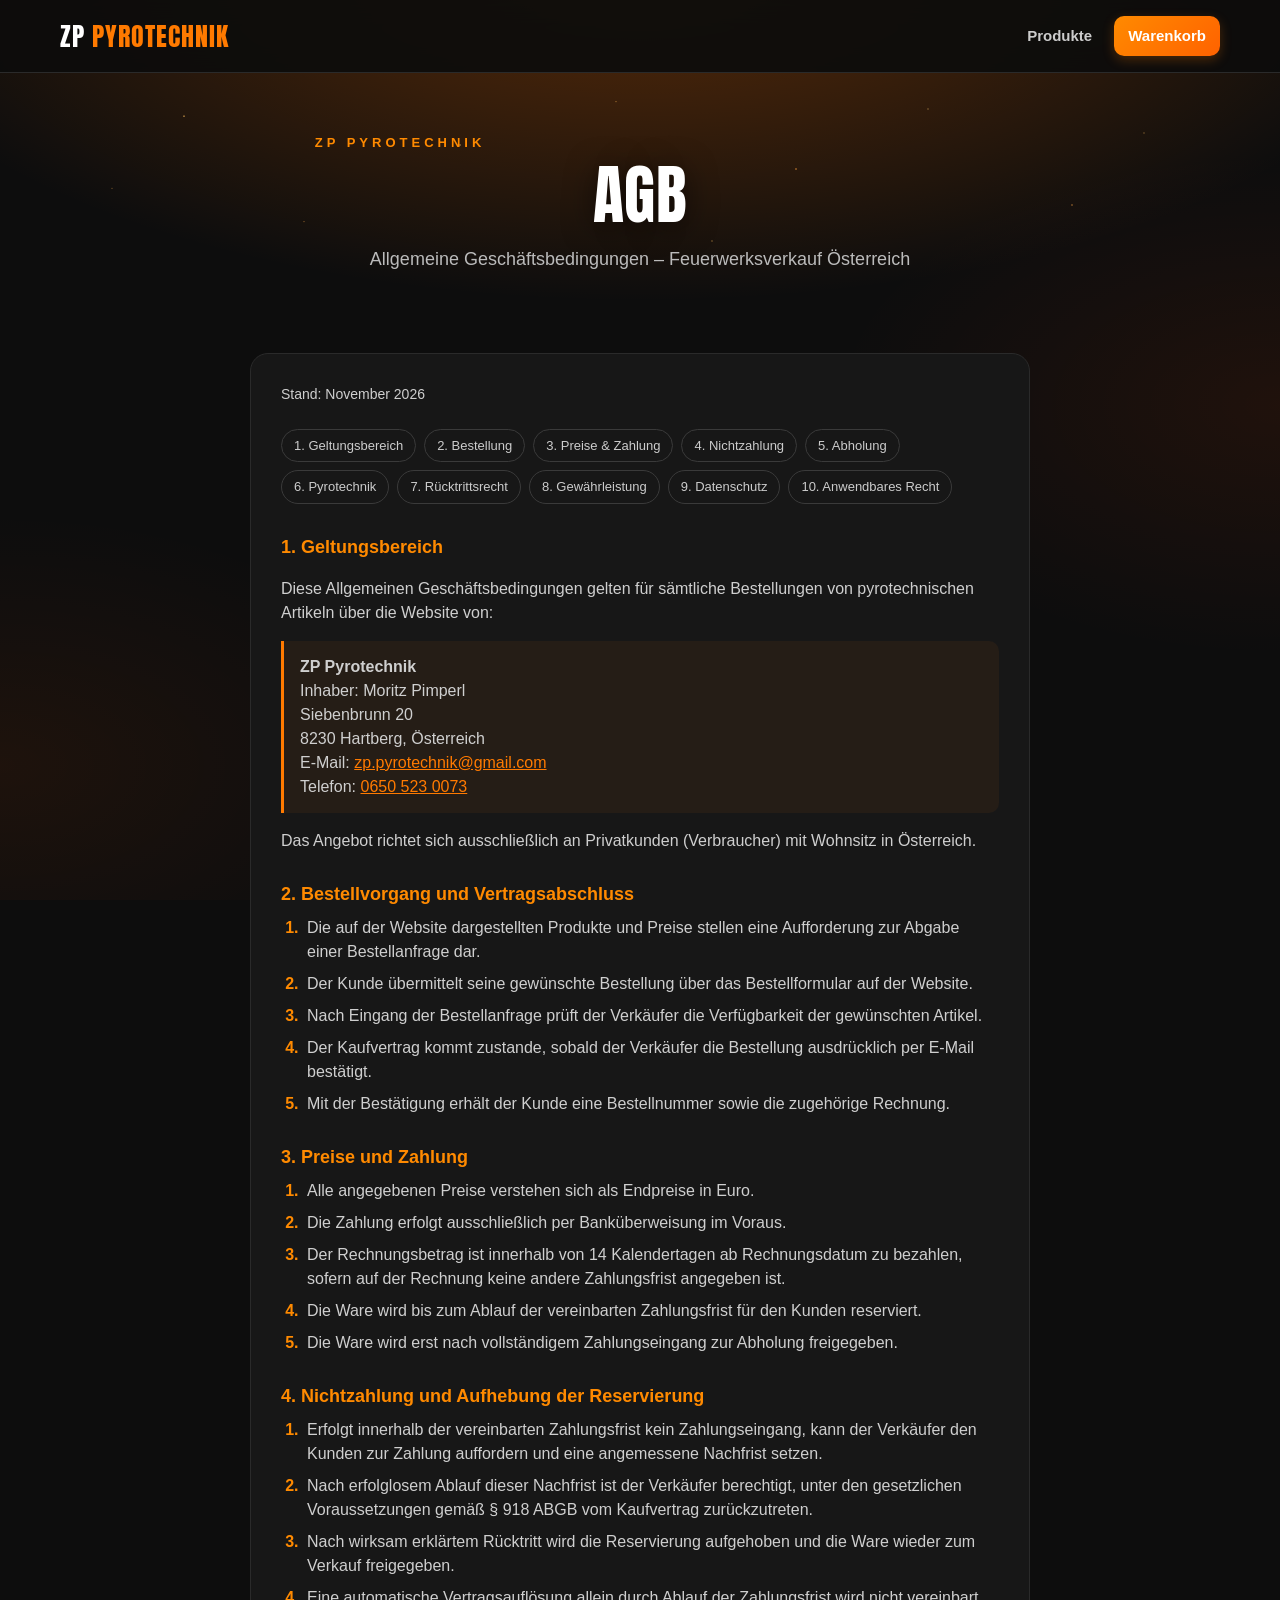
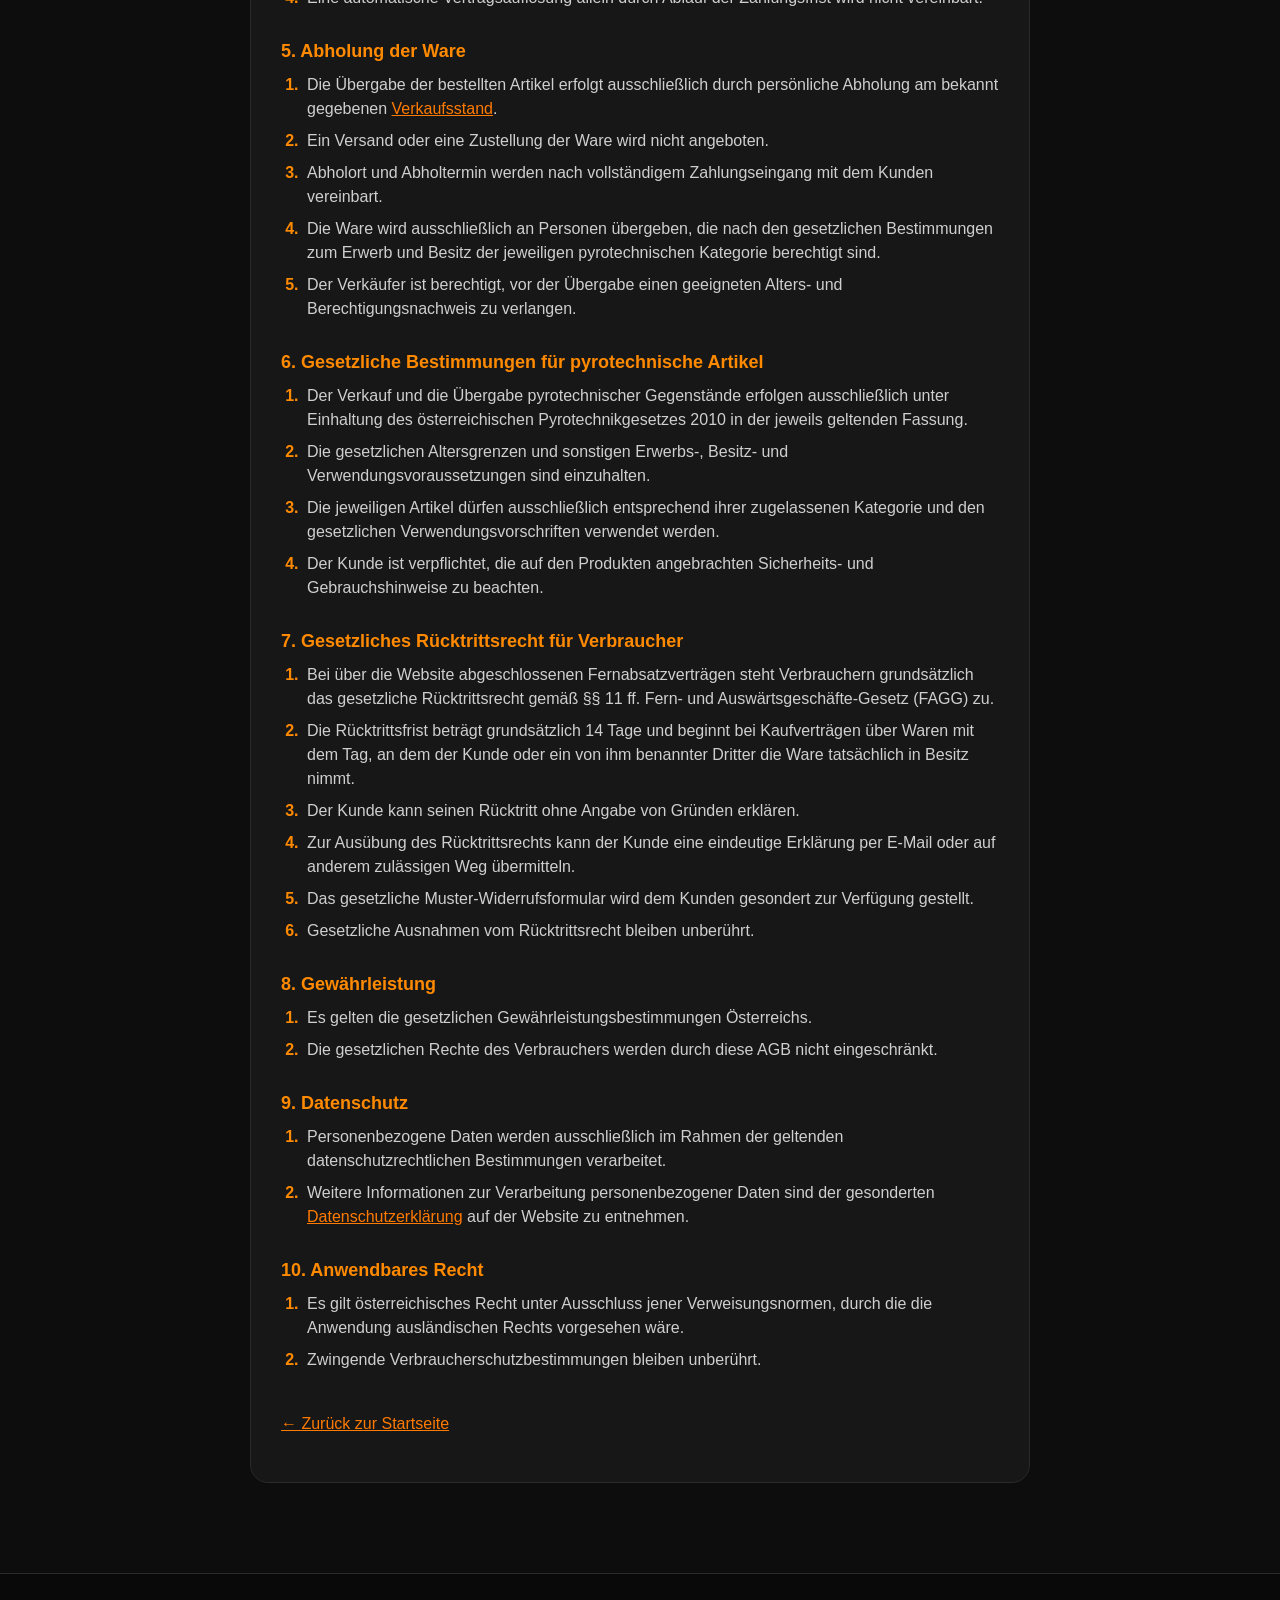
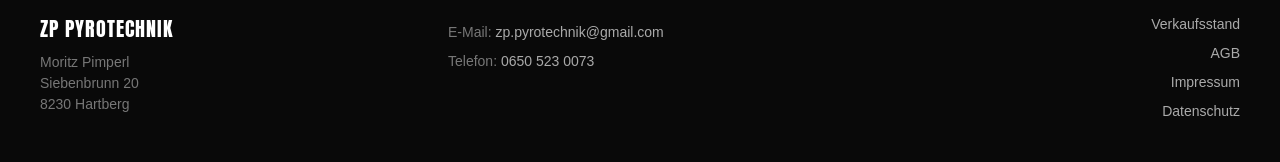
==== agb.html @ 0f7b2bbe "Add files via upload" ====
<!DOCTYPE html>
<html lang="de">
<head>
  <meta charset="UTF-8">
  <meta name="viewport" content="width=device-width, initial-scale=1.0">

  <title>AGB – ZP Pyrotechnik</title>

  <meta
    name="description"
    content="Allgemeine Geschäftsbedingungen (AGB) von ZP Pyrotechnik für den Feuerwerksverkauf in Österreich."
  >

  <link rel="stylesheet" href="style.css">

  <link rel="icon" href="favicon.ico" sizes="any">
  <link rel="icon" type="image/png" sizes="32x32" href="favicon-32.png">
  <link rel="icon" type="image/png" sizes="192x192" href="icon-192.png">
  <link rel="apple-touch-icon" href="apple-touch-icon.png">

  <style>
    .legal-section ol {
      margin: 0 0 6px;
      padding-left: 22px;
    }

    .legal-section ol li {
      margin-bottom: 8px;
      padding-left: 4px;
    }

    .legal-section ol li::marker {
      color: var(--orange-2);
      font-weight: 700;
    }

    .legal-stand {
      margin: 0 0 24px;
      color: var(--muted);
      font-size: 14px;
    }

    .legal-address {
      margin: 10px 0 14px;
      padding: 14px 16px;
      border-left: 3px solid var(--orange);
      border-radius: 0 10px 10px 0;
      background: rgba(255, 122, 0, 0.06);
    }

    .legal-toc {
      margin: 0 0 30px;
      padding: 0;
      list-style: none;
      display: flex;
      flex-wrap: wrap;
      gap: 8px;
    }

    .legal-toc a {
      display: inline-block;
      padding: 6px 12px;
      border: 1px solid var(--line-2);
      border-radius: 999px;
      color: #cccccc !important;
      font-size: 13px;
      text-decoration: none !important;
    }

    .legal-toc a:hover {
      border-color: var(--orange);
      color: #ffffff !important;
    }

    .legal-section h3 {
      scroll-margin-top: 90px;
    }
  </style>
</head>

<body>

  <header class="site-header">
    <div class="container header-inner">

      <a href="index.html" class="logo">
        ZP <span>PYROTECHNIK</span>
      </a>

      <nav>
        <a href="index.html#produkte">Produkte</a>
        <a href="index.html#anfrage" class="nav-cart">Warenkorb</a>
      </nav>

    </div>
  </header>


  <main>

    <section class="hero hero-small">
      <div class="container">

        <p class="hero-label">ZP PYROTECHNIK</p>

        <h1>AGB</h1>

        <p>
          Allgemeine Geschäftsbedingungen – Feuerwerksverkauf Österreich
        </p>

      </div>
    </section>


    <section class="legal-section">
      <div class="container legal-card">

        <p class="legal-stand">Stand: November 2026</p>

        <ul class="legal-toc" aria-label="Inhalt">
          <li><a href="#geltungsbereich">1. Geltungsbereich</a></li>
          <li><a href="#bestellung">2. Bestellung</a></li>
          <li><a href="#zahlung">3. Preise &amp; Zahlung</a></li>
          <li><a href="#nichtzahlung">4. Nichtzahlung</a></li>
          <li><a href="#abholung">5. Abholung</a></li>
          <li><a href="#pyrotechnik">6. Pyrotechnik</a></li>
          <li><a href="#ruecktritt">7. Rücktrittsrecht</a></li>
          <li><a href="#gewaehrleistung">8. Gewährleistung</a></li>
          <li><a href="#datenschutz">9. Datenschutz</a></li>
          <li><a href="#recht">10. Anwendbares Recht</a></li>
        </ul>


        <h3 id="geltungsbereich">1. Geltungsbereich</h3>

        <p>
          Diese Allgemeinen Geschäftsbedingungen gelten für sämtliche Bestellungen
          von pyrotechnischen Artikeln über die Website von:
        </p>

        <p class="legal-address">
          <strong>ZP Pyrotechnik</strong><br>
          Inhaber: Moritz Pimperl<br>
          Siebenbrunn 20<br>
          8230 Hartberg, Österreich<br>
          E-Mail: <a href="mailto:zp.pyrotechnik@gmail.com">zp.pyrotechnik@gmail.com</a><br>
          Telefon: <a href="tel:+436505230073">0650 523 0073</a>
        </p>

        <p>
          Das Angebot richtet sich ausschließlich an Privatkunden (Verbraucher)
          mit Wohnsitz in Österreich.
        </p>


        <h3 id="bestellung">2. Bestellvorgang und Vertragsabschluss</h3>

        <ol>
          <li>
            Die auf der Website dargestellten Produkte und Preise stellen eine
            Aufforderung zur Abgabe einer Bestellanfrage dar.
          </li>
          <li>
            Der Kunde übermittelt seine gewünschte Bestellung über das
            Bestellformular auf der Website.
          </li>
          <li>
            Nach Eingang der Bestellanfrage prüft der Verkäufer die Verfügbarkeit
            der gewünschten Artikel.
          </li>
          <li>
            Der Kaufvertrag kommt zustande, sobald der Verkäufer die Bestellung
            ausdrücklich per E-Mail bestätigt.
          </li>
          <li>
            Mit der Bestätigung erhält der Kunde eine Bestellnummer sowie die
            zugehörige Rechnung.
          </li>
        </ol>


        <h3 id="zahlung">3. Preise und Zahlung</h3>

        <ol>
          <li>Alle angegebenen Preise verstehen sich als Endpreise in Euro.</li>
          <li>Die Zahlung erfolgt ausschließlich per Banküberweisung im Voraus.</li>
          <li>
            Der Rechnungsbetrag ist innerhalb von 14 Kalendertagen ab
            Rechnungsdatum zu bezahlen, sofern auf der Rechnung keine andere
            Zahlungsfrist angegeben ist.
          </li>
          <li>
            Die Ware wird bis zum Ablauf der vereinbarten Zahlungsfrist für den
            Kunden reserviert.
          </li>
          <li>
            Die Ware wird erst nach vollständigem Zahlungseingang zur Abholung
            freigegeben.
          </li>
        </ol>


        <h3 id="nichtzahlung">4. Nichtzahlung und Aufhebung der Reservierung</h3>

        <ol>
          <li>
            Erfolgt innerhalb der vereinbarten Zahlungsfrist kein Zahlungseingang,
            kann der Verkäufer den Kunden zur Zahlung auffordern und eine
            angemessene Nachfrist setzen.
          </li>
          <li>
            Nach erfolglosem Ablauf dieser Nachfrist ist der Verkäufer berechtigt,
            unter den gesetzlichen Voraussetzungen gemäß § 918 ABGB vom
            Kaufvertrag zurückzutreten.
          </li>
          <li>
            Nach wirksam erklärtem Rücktritt wird die Reservierung aufgehoben und
            die Ware wieder zum Verkauf freigegeben.
          </li>
          <li>
            Eine automatische Vertragsauflösung allein durch Ablauf der
            Zahlungsfrist wird nicht vereinbart.
          </li>
        </ol>


        <h3 id="abholung">5. Abholung der Ware</h3>

        <ol>
          <li>
            Die Übergabe der bestellten Artikel erfolgt ausschließlich durch
            persönliche Abholung am bekannt gegebenen
            <a href="verkauf.html">Verkaufsstand</a>.
          </li>
          <li>Ein Versand oder eine Zustellung der Ware wird nicht angeboten.</li>
          <li>
            Abholort und Abholtermin werden nach vollständigem Zahlungseingang mit
            dem Kunden vereinbart.
          </li>
          <li>
            Die Ware wird ausschließlich an Personen übergeben, die nach den
            gesetzlichen Bestimmungen zum Erwerb und Besitz der jeweiligen
            pyrotechnischen Kategorie berechtigt sind.
          </li>
          <li>
            Der Verkäufer ist berechtigt, vor der Übergabe einen geeigneten
            Alters- und Berechtigungsnachweis zu verlangen.
          </li>
        </ol>


        <h3 id="pyrotechnik">6. Gesetzliche Bestimmungen für pyrotechnische Artikel</h3>

        <ol>
          <li>
            Der Verkauf und die Übergabe pyrotechnischer Gegenstände erfolgen
            ausschließlich unter Einhaltung des österreichischen
            Pyrotechnikgesetzes 2010 in der jeweils geltenden Fassung.
          </li>
          <li>
            Die gesetzlichen Altersgrenzen und sonstigen Erwerbs-, Besitz- und
            Verwendungsvoraussetzungen sind einzuhalten.
          </li>
          <li>
            Die jeweiligen Artikel dürfen ausschließlich entsprechend ihrer
            zugelassenen Kategorie und den gesetzlichen Verwendungsvorschriften
            verwendet werden.
          </li>
          <li>
            Der Kunde ist verpflichtet, die auf den Produkten angebrachten
            Sicherheits- und Gebrauchshinweise zu beachten.
          </li>
        </ol>


        <h3 id="ruecktritt">7. Gesetzliches Rücktrittsrecht für Verbraucher</h3>

        <ol>
          <li>
            Bei über die Website abgeschlossenen Fernabsatzverträgen steht
            Verbrauchern grundsätzlich das gesetzliche Rücktrittsrecht gemäß
            §§ 11 ff. Fern- und Auswärtsgeschäfte-Gesetz (FAGG) zu.
          </li>
          <li>
            Die Rücktrittsfrist beträgt grundsätzlich 14 Tage und beginnt bei
            Kaufverträgen über Waren mit dem Tag, an dem der Kunde oder ein von
            ihm benannter Dritter die Ware tatsächlich in Besitz nimmt.
          </li>
          <li>Der Kunde kann seinen Rücktritt ohne Angabe von Gründen erklären.</li>
          <li>
            Zur Ausübung des Rücktrittsrechts kann der Kunde eine eindeutige
            Erklärung per E-Mail oder auf anderem zulässigen Weg übermitteln.
          </li>
          <li>
            Das gesetzliche Muster-Widerrufsformular wird dem Kunden gesondert zur
            Verfügung gestellt.
          </li>
          <li>Gesetzliche Ausnahmen vom Rücktrittsrecht bleiben unberührt.</li>
        </ol>


        <h3 id="gewaehrleistung">8. Gewährleistung</h3>

        <ol>
          <li>Es gelten die gesetzlichen Gewährleistungsbestimmungen Österreichs.</li>
          <li>
            Die gesetzlichen Rechte des Verbrauchers werden durch diese AGB nicht
            eingeschränkt.
          </li>
        </ol>


        <h3 id="datenschutz">9. Datenschutz</h3>

        <ol>
          <li>
            Personenbezogene Daten werden ausschließlich im Rahmen der geltenden
            datenschutzrechtlichen Bestimmungen verarbeitet.
          </li>
          <li>
            Weitere Informationen zur Verarbeitung personenbezogener Daten sind
            der gesonderten <a href="datenschutz.html">Datenschutzerklärung</a>
            auf der Website zu entnehmen.
          </li>
        </ol>


        <h3 id="recht">10. Anwendbares Recht</h3>

        <ol>
          <li>
            Es gilt österreichisches Recht unter Ausschluss jener
            Verweisungsnormen, durch die die Anwendung ausländischen Rechts
            vorgesehen wäre.
          </li>
          <li>Zwingende Verbraucherschutzbestimmungen bleiben unberührt.</li>
        </ol>


        <p style="margin-top: 40px;">
          <a href="index.html">← Zurück zur Startseite</a>
        </p>

      </div>
    </section>

  </main>


  <footer class="site-footer">

    <div class="container footer-inner">

      <div>
        <strong>ZP PYROTECHNIK</strong>
        <p>
          Moritz Pimperl<br>
          Siebenbrunn 20<br>
          8230 Hartberg
        </p>
      </div>


      <div>
        <p>
          E-Mail:
          <a href="mailto:zp.pyrotechnik@gmail.com">
            zp.pyrotechnik@gmail.com
          </a>
        </p>

        <p>
          Telefon:
          <a href="tel:+436505230073">
            0650 523 0073
          </a>
        </p>
      </div>


      <div class="footer-links">

        <a href="verkauf.html">
          Verkaufsstand
        </a>

        <a href="agb.html">
          AGB
        </a>

        <a href="impressum.html">
          Impressum
        </a>

        <a href="datenschutz.html">
          Datenschutz
        </a>

      </div>

    </div>

  </footer>

</body>
</html>
---- style.css ----
/* =========================================
   SCHRIFT (lokal eingebunden – keine externen Server)
   ========================================= */

@font-face {
  font-family: "Anton";
  src: url("fonts/Anton-Regular.ttf") format("truetype");
  font-weight: 400;
  font-style: normal;
  font-display: swap;
}


/* =========================================
   FARBEN & GRUNDLAGEN
   ========================================= */

:root {
  --bg: #0d0d0d;
  --card: #171717;
  --card-2: #1f1f1f;
  --line: #2a2a2a;
  --line-2: #3a3a3a;
  --text: #ffffff;
  --muted: #a3a3a3;
  --orange: #ff7a00;
  --orange-2: #ff8a00;
  --orange-grad: linear-gradient(135deg, #ff8a00, #ff6200);
  --green: #4cd07d;
  --head: "Anton", Impact, "Arial Narrow", sans-serif;
}

* {
  box-sizing: border-box;
}

html {
  scroll-behavior: smooth;
  scroll-padding-top: 80px;
}

body {
  margin: 0;
  font-family: Arial, Helvetica, sans-serif;
  color: var(--text);
  line-height: 1.5;

  /* dunkler Hintergrund mit orangem Glühen wie auf Flyer & Katalog */
  background-color: var(--bg);
  background-image:
    radial-gradient(ellipse 90% 55% at 50% -5%, rgba(255, 110, 0, 0.32), transparent 70%),
    radial-gradient(ellipse 50% 40% at 100% 45%, rgba(255, 70, 0, 0.08), transparent 70%),
    radial-gradient(ellipse 50% 40% at 0% 85%, rgba(255, 90, 0, 0.07), transparent 70%);
  background-repeat: no-repeat;
  background-attachment: fixed;
}

a {
  color: inherit;
  text-decoration: none;
}

button,
select,
input,
textarea {
  font-family: inherit;
}

.container {
  width: 100%;
}


/* =========================================
   HEADER
   ========================================= */

header {
  position: sticky;
  top: 0;
  z-index: 1000;

  background: rgba(13, 13, 13, 0.92);
  border-bottom: 1px solid var(--line);

  backdrop-filter: blur(12px);
  -webkit-backdrop-filter: blur(12px);
}

.header-inner {
  max-width: 1200px;
  margin: 0 auto;

  min-height: 72px;
  padding: 0 20px;

  display: flex;
  align-items: center;
  justify-content: space-between;
  gap: 25px;
}

.logo {
  font-family: var(--head);
  font-size: 26px;
  font-weight: 400;
  letter-spacing: 1px;
  color: #ffffff;
}

.logo span {
  color: var(--orange);
}

nav {
  display: flex;
  align-items: center;
  gap: 22px;
}

nav a {
  color: #cccccc;
  font-size: 15px;
  font-weight: 600;

  transition: color 0.2s ease;
}

nav a:hover {
  color: var(--orange);
}

/* Warenkorb hervorheben */

nav a.nav-cart,
nav a[href="#anfrage"] {
  padding: 9px 14px;
  border-radius: 10px;
  background: var(--orange-grad);
  color: #ffffff;
  font-weight: 800;
  box-shadow: 0 4px 12px rgba(255, 122, 0, 0.25);
  transition: transform 0.2s ease, filter 0.2s ease, box-shadow 0.2s ease;
}

nav a.nav-cart:hover,
nav a[href="#anfrage"]:hover {
  color: #ffffff;
  transform: translateY(-1px);
  filter: brightness(1.08);
  box-shadow: 0 6px 18px rgba(255, 122, 0, 0.35);
}


/* =========================================
   HERO
   ========================================= */

.hero {
  position: relative;
  max-width: 1200px;
  margin: 0 auto;
  padding: 70px 20px 60px;
  text-align: center;
}

/* kleine Funken im Hintergrund */
.hero::before {
  content: "";
  position: absolute;
  inset: 0;
  z-index: -1;
  pointer-events: none;
  background-image:
    radial-gradient(2px 2px at 12% 18%, rgba(255, 190, 90, 0.9), transparent 60%),
    radial-gradient(1.5px 1.5px at 22% 62%, rgba(255, 170, 70, 0.7), transparent 60%),
    radial-gradient(2px 2px at 35% 30%, rgba(255, 200, 110, 0.8), transparent 60%),
    radial-gradient(1.5px 1.5px at 48% 12%, rgba(255, 180, 80, 0.8), transparent 60%),
    radial-gradient(2.5px 2.5px at 63% 40%, rgba(255, 160, 60, 0.7), transparent 60%),
    radial-gradient(1.5px 1.5px at 74% 15%, rgba(255, 200, 110, 0.9), transparent 60%),
    radial-gradient(2px 2px at 86% 55%, rgba(255, 170, 70, 0.7), transparent 60%),
    radial-gradient(1.5px 1.5px at 92% 25%, rgba(255, 190, 90, 0.8), transparent 60%),
    radial-gradient(1.5px 1.5px at 6% 48%, rgba(255, 180, 80, 0.6), transparent 60%),
    radial-gradient(2px 2px at 56% 70%, rgba(255, 190, 90, 0.5), transparent 60%);
}

.hero-logo {
  width: 150px;
  max-width: 60%;
  height: auto;
  display: block;
  margin: 0 auto 26px;
  border-radius: 50%;
  box-shadow: 0 0 60px rgba(255, 122, 0, 0.35);
}

.hero-label {
  margin: 0 0 10px !important;
  color: var(--orange-2) !important;
  font-size: 13px !important;
  font-weight: 800;
  letter-spacing: 4px;
}

.hero h1 {
  margin: 0 0 18px;
  font-family: var(--head);
  font-size: clamp(44px, 8vw, 88px);
  font-weight: 400;
  line-height: 1.02;
  letter-spacing: 0.5px;
  text-shadow: 0 4px 30px rgba(0, 0, 0, 0.6);
}

.hero h1 span {
  display: block;
  color: var(--orange);
}

.hero p {
  max-width: 680px;
  margin: 0 auto 30px;
  color: #bbbbbb;
  font-size: 18px;
}

.hero-buttons {
  display: flex;
  flex-wrap: wrap;
  justify-content: center;
  gap: 14px;
}

.hero-button,
.prospekt-button {
  display: inline-flex;
  align-items: center;
  justify-content: center;

  min-height: 56px;
  padding: 14px 28px;

  border: 2px solid transparent;
  border-radius: 12px;

  background: var(--orange-grad);
  color: #ffffff;

  font-size: 16px;
  font-weight: 800;
  letter-spacing: 0.5px;

  box-shadow: 0 8px 25px rgba(255, 98, 0, 0.25);

  transition: transform 0.2s ease, filter 0.2s ease, background 0.2s ease;
}

.hero-button:hover,
.prospekt-button:hover {
  transform: translateY(-2px);
  filter: brightness(1.08);
}

.hero-button.secondary {
  background: rgba(255, 255, 255, 0.04);
  border-color: var(--line-2);
  box-shadow: none;
}

.hero-button.secondary:hover {
  border-color: var(--orange);
  background: rgba(255, 122, 0, 0.1);
  filter: none;
}

/* Hersteller-Leiste */

.brand-strip {
  list-style: none;
  margin: 44px auto 0;
  padding: 0;

  display: flex;
  flex-wrap: wrap;
  justify-content: center;
  gap: 8px;

  max-width: 820px;
}

.brand-strip li {
  padding: 7px 14px;
  border: 1px solid var(--line);
  border-radius: 999px;
  background: rgba(23, 23, 23, 0.7);
  color: #bdbdbd;
  font-size: 13px;
  font-weight: 700;
  letter-spacing: 0.5px;
}


/* =========================================
   SECTIONS
   ========================================= */

section {
  width: 100%;
}

.products-section,
.order-section {
  max-width: 1200px;
  margin: 0 auto;
  padding: 60px 20px;
}

.section-heading {
  margin-bottom: 26px;
}

.section-label {
  margin: 0 0 4px;
  color: var(--orange-2);
  font-size: 13px;
  font-weight: 800;
  letter-spacing: 4px;
}

.section-label:empty {
  display: none;
}

section h2 {
  margin: 0;
  font-family: var(--head);
  font-size: clamp(36px, 6vw, 56px);
  font-weight: 400;
  line-height: 1.05;
  letter-spacing: 0.5px;
  text-transform: uppercase;
}

.section-description {
  margin: 0 0 30px;
  color: #999999;
}


/* =========================================
   FILTER
   ========================================= */

.filter-wrapper {
  display: flex;
  flex-wrap: wrap;
  align-items: center;
  gap: 10px 16px;
  margin-bottom: 35px;
}

.filter-wrapper > label[for="filter"] {
  flex-basis: 100%;
  color: var(--muted);
  font-size: 14px;
  font-weight: 700;
}

#filter {
  width: 100%;
  max-width: 420px;

  padding: 15px 48px 15px 18px;
  margin: 0;

  background-color: var(--card);
  color: #ffffff;

  border: 1px solid #444444;
  border-radius: 12px;

  font-size: 16px;
  font-weight: 600;

  cursor: pointer;

  appearance: none;
  -webkit-appearance: none;

  background-image:
    linear-gradient(45deg, transparent 50%, var(--orange) 50%),
    linear-gradient(135deg, var(--orange) 50%, transparent 50%);
  background-position:
    calc(100% - 22px) 21px,
    calc(100% - 16px) 21px;
  background-size: 6px 6px, 6px 6px;
  background-repeat: no-repeat;

  transition: border-color 0.2s ease, background-color 0.2s ease, box-shadow 0.2s ease;
}

#filter:hover {
  border-color: var(--orange);
  background-color: #222222;
}

#filter:focus {
  outline: none;
  border-color: var(--orange);
  box-shadow: 0 0 0 3px rgba(255, 122, 0, 0.15);
}

#filter option {
  background: #1b1b1b;
  color: #ffffff;
}

.stock-toggle {
  display: inline-flex;
  align-items: center;
  gap: 10px;

  padding: 14px 18px;

  background: var(--card);
  color: #ffffff;

  border: 1px solid #444444;
  border-radius: 12px;

  font-size: 16px;
  font-weight: 600;

  cursor: pointer;
  user-select: none;

  transition: border-color 0.2s ease, background-color 0.2s ease;
}

.stock-toggle:hover {
  border-color: var(--orange);
  background: #222222;
}

.stock-toggle:has(input:checked) {
  border-color: var(--orange);
  background: rgba(255, 122, 0, 0.12);
}

.stock-toggle input {
  width: 20px;
  height: 20px;
  margin: 0;
  accent-color: var(--orange);
  cursor: pointer;
}

.no-products {
  grid-column: 1 / -1;
  color: #888888;
  text-align: center;
}


/* =========================================
   PRODUKT-GRID & KARTE
   ========================================= */

.product-grid {
  display: grid;
  grid-template-columns: repeat(auto-fill, minmax(255px, 1fr));
  gap: 22px;
}

.product-card {
  display: flex;
  flex-direction: column;
  overflow: hidden;

  background: var(--card);
  border: 1px solid var(--line);
  border-radius: 18px;

  box-shadow: 0 8px 25px rgba(0, 0, 0, 0.3);

  transition: transform 0.2s ease, border-color 0.2s ease, box-shadow 0.2s ease;
}

.product-card:hover {
  transform: translateY(-4px);
  border-color: rgba(255, 122, 0, 0.45);
  box-shadow: 0 14px 35px rgba(0, 0, 0, 0.45), 0 0 0 1px rgba(255, 122, 0, 0.15);
}

.product-card.is-sold-out {
  opacity: 0.6;
}

.product-card.is-sold-out:hover {
  transform: none;
  border-color: var(--line);
}


/* Bild mit orangem Glühen dahinter */

.product-image {
  position: relative;
  width: 100%;
  height: 200px;

  background:
    radial-gradient(circle at 50% 55%, rgba(255, 122, 0, 0.22), transparent 62%),
    linear-gradient(180deg, #1d1d1d, #141414);

  display: flex;
  align-items: center;
  justify-content: center;
}

.product-image img {
  width: 82%;
  height: 82%;
  object-fit: contain;
  display: block;
  filter: drop-shadow(0 10px 18px rgba(0, 0, 0, 0.55));
  transition: transform 0.25s ease;
}

.product-card:hover .product-image img {
  transform: scale(1.04);
}

.product-placeholder {
  width: 85px;
  height: 85px;

  display: flex;
  align-items: center;
  justify-content: center;

  border-radius: 50%;
  background: #222222;
  border: 2px solid var(--orange);
  color: var(--orange);

  font-size: 20px;
  font-weight: 900;

  box-shadow: 0 0 25px rgba(255, 122, 0, 0.15);
}

.product-id {
  position: absolute;
  top: 12px;
  right: 12px;
  z-index: 2;

  padding: 4px 9px;
  border-radius: 7px;
  background: rgba(38, 38, 38, 0.9);
  border: 1px solid var(--line-2);
  color: #bbbbbb;

  font-size: 12px;
  font-weight: 800;
}


/* Badges */

.product-badges {
  position: absolute;
  top: 12px;
  left: 12px;
  z-index: 2;

  display: flex;
  flex-direction: column;
  align-items: flex-start;
  gap: 6px;
  max-width: 70%;
}

.badge {
  padding: 5px 10px;
  border-radius: 7px;

  font-size: 11px;
  font-weight: 800;
  letter-spacing: 0.6px;
  text-transform: uppercase;
  line-height: 1.2;

  box-shadow: 0 4px 10px rgba(0, 0, 0, 0.35);
}

.badge-sale {
  background: #e3262b;
  color: #ffffff;
}

.badge-soon {
  background: #7c3aed;
  color: #ffffff;
}

.badge-exclusive {
  background: linear-gradient(135deg, #ffd56a, #f2a900);
  color: #2a1a00;
}

.badge-info {
  background: #2d2d2d;
  border: 1px solid #555555;
  color: #e5e5e5;
  text-transform: none;
  letter-spacing: 0;
}


/* Inhalt */

.product-content {
  display: flex;
  flex-direction: column;
  flex: 1;
  padding: 18px 20px 20px;
}

.product-category {
  align-self: flex-start;
  margin-bottom: 9px;
  padding: 4px 9px;
  border-radius: 6px;
  background: rgba(255, 122, 0, 0.12);
  color: var(--orange-2);
  font-size: 11px;
  font-weight: 800;
  text-transform: uppercase;
  letter-spacing: 0.5px;
}

.product-card h3 {
  margin: 0 0 3px;
  font-size: 20px;
  line-height: 1.2;
}

.product-manufacturer {
  margin: 0 0 14px;
  color: #8a8a8a;
  font-size: 14px;
}

.product-details {
  display: flex;
  flex-wrap: wrap;
  gap: 6px;
  margin-bottom: 16px;
}

.product-details span {
  display: inline-block;
  padding: 5px 9px;
  border-radius: 7px;
  background: #242424;
  border: 1px solid #383838;
  color: #e0e0e0;
  font-size: 12.5px;
  font-weight: 700;
}

.product-footer {
  margin-top: auto;
  display: flex;
  flex-wrap: wrap;
  align-items: flex-end;
  justify-content: space-between;
  gap: 10px;
}

.product-price {
  font-family: var(--head);
  font-size: 34px;
  font-weight: 400;
  line-height: 1;
  color: var(--orange);
  white-space: nowrap;
}

.product-stock {
  display: inline-flex;
  align-items: center;
  gap: 6px;
  padding-bottom: 3px;
  font-size: 13px;
  font-weight: 700;
  white-space: nowrap;
}

.stock-dot {
  width: 8px;
  height: 8px;
  border-radius: 50%;
  background: currentColor;
  box-shadow: 0 0 8px currentColor;
}

.product-stock.is-ok { color: var(--green); }
.product-stock.is-low { color: #ffd23f; }
.product-stock.is-soon { color: #a78bfa; }
.product-stock.is-out { color: #e3262b; }
/*.product-stock.is-out .stock-dot { box-shadow: none; }*/


/* =========================================
   IN DEN WARENKORB
   ========================================= */

.add-to-cart {
  width: 100%;
  min-height: 52px;

  margin-top: 16px;
  padding: 13px 20px;

  border: none;
  border-radius: 12px;

  background: var(--orange-grad);
  color: #ffffff;

  font-size: 16px;
  font-weight: 800;
  letter-spacing: 0.2px;

  cursor: pointer;

  box-shadow: 0 6px 18px rgba(255, 98, 0, 0.2);

  transition: transform 0.15s ease, box-shadow 0.15s ease, filter 0.15s ease;
}

.add-to-cart:hover {
  transform: translateY(-2px);
  filter: brightness(1.08);
  box-shadow: 0 10px 25px rgba(255, 98, 0, 0.3);
}

.add-to-cart:active {
  transform: translateY(0);
}

.add-to-cart:disabled {
  background: #2a2a2a;
  color: #777777;
  cursor: not-allowed;
  box-shadow: none;
  transform: none;
  filter: none;
}


/* =========================================
   ANFRAGE: WARENKORB + FORMULAR
   ========================================= */

.order-section {
  margin-top: 20px;
}

.order-layout {
  display: grid;
  grid-template-columns: minmax(0, 1fr) minmax(0, 1fr);
  gap: 24px;
  align-items: start;
}

.cart-box,
.form-box {
  padding: 26px;
  background: var(--card);
  border: 1px solid var(--line);
  border-radius: 18px;
  box-shadow: 0 8px 25px rgba(0, 0, 0, 0.3);
}

.cart-box {
  position: sticky;
  top: 92px;
}

.cart-box h3,
.form-box h3 {
  margin: 0 0 16px;
  font-family: var(--head);
  font-size: 28px;
  font-weight: 400;
  letter-spacing: 0.5px;
  text-transform: uppercase;
}

#cart {
  margin: 0;
}

.empty-cart {
  margin: 0;
  padding: 26px 10px;
  border: 1px dashed var(--line-2);
  border-radius: 12px;
  color: #888888;
  text-align: center;
  font-size: 15px;
}

.cart-item {
  display: grid;
  grid-template-columns: 1fr auto auto;
  align-items: center;
  gap: 14px;
  padding: 14px 0;
  border-bottom: 1px solid var(--line);
}

.cart-item:first-child {
  padding-top: 0;
}

.cart-item-info {
  display: flex;
  flex-direction: column;
  gap: 3px;
}

.cart-item-info strong {
  font-size: 15px;
}

.cart-item-info span {
  color: #888888;
  font-size: 13px;
}

.cart-item-controls {
  display: flex;
  align-items: center;
  gap: 8px;
}

.cart-item-controls button {
  border: none;
  cursor: pointer;
}

.quantity {
  width: 34px;
  height: 34px;
  border-radius: 8px;
  background: #292929;
  color: #ffffff;
  font-size: 18px;
  font-weight: 700;
  transition: background 0.15s ease;
}

.quantity:hover {
  background: var(--orange);
}

.cart-item-controls > span {
  min-width: 25px;
  text-align: center;
  font-weight: 700;
}

.remove-item {
  padding: 8px 10px;
  border-radius: 8px;
  background: #292929;
  color: #bbbbbb;
  font-size: 12px;
}

.remove-item:hover {
  background: #3a3a3a;
  color: #ffffff;
}

.cart-item-price {
  min-width: 80px;
  text-align: right;
  font-size: 15px;
}

.cart-total {
  display: flex;
  align-items: baseline;
  justify-content: space-between;
  margin-top: 18px;
  padding-top: 18px;
  border-top: 2px solid var(--line-2);
}

.cart-total span {
  color: var(--muted);
  font-size: 15px;
  font-weight: 800;
  letter-spacing: 2px;
  text-transform: uppercase;
}

#total {
  display: block;
  margin: 0;
  color: var(--orange);
  font-family: var(--head);
  font-size: 38px;
  font-weight: 400;
  line-height: 1;
}

.form-info {
  margin: 0 0 20px;
  padding: 14px 16px;
  border-radius: 12px;
  background: rgba(255, 122, 0, 0.08);
  border: 1px solid rgba(255, 122, 0, 0.25);
  color: #d6d6d6;
  font-size: 14px;
}


/* =========================================
   FORMULAR
   ========================================= */

#orderForm {
  margin: 0;
  padding: 0;
}

#orderForm label {
  display: block;
  margin-bottom: 7px;
  color: #cccccc;
  font-size: 14px;
  font-weight: 700;
}

#orderForm input,
#orderForm textarea {
  width: 100%;
  padding: 13px 15px;
  margin-bottom: 18px;
  border: 1px solid #363636;
  border-radius: 10px;
  background: #101010;
  color: #ffffff;
  font-size: 15px;
  outline: none;
  transition: border-color 0.2s ease, box-shadow 0.2s ease;
}

#orderForm input:focus,
#orderForm textarea:focus {
  border-color: var(--orange);
  box-shadow: 0 0 0 3px rgba(255, 122, 0, 0.12);
}

#orderForm textarea {
  min-height: 120px;
  resize: vertical;
}

#orderForm input[type="checkbox"] {
  width: 18px;
  height: 18px;
  flex-shrink: 0;
  margin: 2px 8px 0 0;
  accent-color: var(--orange);
}

#orderForm label.checkbox-label {
  display: flex;
  align-items: flex-start;
  gap: 5px;
  margin-bottom: 20px;
  color: #999999;
  font-size: 13px;
  font-weight: 400;
}

#orderForm label.checkbox-label a {
  color: var(--orange);
  text-decoration: underline;
}

#orderForm label.checkbox-label a:hover {
  color: var(--orange-2);
}

#orderForm button[type="submit"] {
  width: 100%;
  min-height: 58px;
  padding: 14px 20px;
  border: none;
  border-radius: 12px;
  background: var(--orange-grad);
  color: #ffffff;
  font-family: var(--head);
  font-size: 22px;
  font-weight: 400;
  letter-spacing: 1px;
  text-transform: uppercase;
  cursor: pointer;
  box-shadow: 0 8px 22px rgba(255, 98, 0, 0.3);
  transition: transform 0.15s ease, filter 0.15s ease;
}

#orderForm button[type="submit"]:hover {
  transform: translateY(-2px);
  filter: brightness(1.08);
}

.iphone-hinweis {
  margin: 16px 0 0;
  color: #8a8a8a;
  font-size: 12.5px;
}


/* =========================================
   MITFAHRENDER WARENKORB-BALKEN
   ========================================= */

.cart-bar {
  position: fixed;
  left: 50%;
  bottom: 16px;
  z-index: 1100;
  transform: translateX(-50%);

  width: calc(100% - 32px);
  max-width: 560px;

  display: flex;
  align-items: center;
  justify-content: space-between;
  gap: 12px;

  padding: 12px 12px 12px 18px;

  background: rgba(23, 23, 23, 0.96);
  border: 1px solid rgba(255, 122, 0, 0.5);
  border-radius: 16px;
  box-shadow: 0 12px 35px rgba(0, 0, 0, 0.6), 0 0 25px rgba(255, 122, 0, 0.15);
  backdrop-filter: blur(10px);
  -webkit-backdrop-filter: blur(10px);

  transition: opacity 0.25s ease, transform 0.25s ease;
}

.cart-bar[hidden] {
  display: none;
}

.cart-bar-info {
  font-size: 15px;
  color: #dddddd;
  white-space: nowrap;
  overflow: hidden;
  text-overflow: ellipsis;
}

.cart-bar-info strong {
  color: #ffffff;
}

.cart-bar-sep {
  margin: 0 4px;
  color: #666666;
}

#cart-bar-total {
  color: var(--orange-2);
  font-weight: 800;
}

.cart-bar-cta {
  flex-shrink: 0;
  padding: 10px 16px;
  border-radius: 10px;
  background: var(--orange-grad);
  color: #ffffff;
  font-size: 15px;
  font-weight: 800;
}

/* ausblenden, wenn der Anfrage-Bereich sichtbar ist */
body.order-visible .cart-bar {
  opacity: 0;
  pointer-events: none;
  transform: translate(-50%, 20px);
}

body.has-cart-bar footer {
  padding-bottom: 110px;
}


/* =========================================
   TEXTSEITEN (Impressum, Datenschutz)
   ========================================= */

.legal-section {
  max-width: 820px;
  margin: 0 auto;
  padding: 40px 20px 20px;
}

.legal-section .legal-card {
  padding: 30px;
  background: var(--card);
  border: 1px solid var(--line);
  border-radius: 18px;
}

.legal-section h3 {
  margin: 28px 0 8px;
  color: var(--orange-2);
  font-size: 18px;
}

.legal-section h3:first-child {
  margin-top: 0;
}

.legal-section p,
.legal-section li {
  color: #cfcfcf;
}

.legal-section a {
  color: var(--orange);
  text-decoration: underline;
}

.hero.hero-small {
  padding: 60px 20px 10px;
}


/* =========================================
   FOOTER
   ========================================= */

footer {
  margin-top: 70px;
  padding: 40px 20px;
  border-top: 1px solid var(--line);
  background: #090909;
  color: #777777;
  font-size: 14px;
}

.footer-inner {
  max-width: 1200px;
  margin: 0 auto;
  display: grid;
  grid-template-columns: repeat(3, 1fr);
  gap: 24px;
  align-items: start;
}

.footer-inner strong {
  font-family: var(--head);
  font-weight: 400;
  font-size: 20px;
  letter-spacing: 1px;
  color: #ffffff;
}

.footer-inner p {
  margin: 8px 0 0;
}

.footer-links {
  display: flex;
  flex-direction: column;
  align-items: flex-end;
  gap: 8px;
}

footer a {
  color: #aaaaaa;
  transition: color 0.2s ease;
}

footer a:hover {
  color: var(--orange);
}


/* =========================================
   TABLET
   ========================================= */

@media (max-width: 900px) {

  .order-layout {
    grid-template-columns: 1fr;
  }

  .cart-box {
    position: static;
  }

}


/* =========================================
   MOBILE
   ========================================= */

@media (max-width: 700px) {

  .header-inner {
    min-height: 62px;
    padding-top: 10px;
    padding-bottom: 10px;
    gap: 12px;
  }

  .logo {
    font-size: 22px;
  }

  nav {
    gap: 14px;
  }

  nav a {
    font-size: 13px;
  }

  .hero {
    padding-top: 44px;
    padding-bottom: 40px;
  }

  .hero-logo {
    width: 120px;
    margin-bottom: 20px;
  }

  .hero-label {
    font-size: 11px !important;
    letter-spacing: 2px;
  }

  .section-label {
    letter-spacing: 3px;
  }

  .hero p {
    font-size: 16px;
  }

  .hero-buttons {
    flex-direction: column;
  }

  .hero-button {
    width: 100%;
  }

  .brand-strip {
    margin-top: 32px;
  }

  .products-section,
  .order-section {
    padding-top: 40px;
    padding-bottom: 40px;
  }

  .product-grid {
    grid-template-columns: 1fr;
    gap: 18px;
  }

  .product-image {
    height: 190px;
  }

  #filter {
    max-width: 100%;
    font-size: 15px;
    padding: 14px 45px 14px 16px;
  }

  .stock-toggle {
    width: 100%;
    font-size: 15px;
  }

  .cart-box,
  .form-box {
    padding: 20px;
  }

  .cart-item {
    grid-template-columns: 1fr;
    gap: 10px;
  }

  .cart-item-controls {
    justify-content: flex-start;
  }

  .cart-item-price {
    text-align: left;
  }

  .footer-inner {
    grid-template-columns: 1fr;
    text-align: center;
  }

  .footer-links {
    align-items: center;
  }

}


/* =========================================
   KLEINE HANDYS
   ========================================= */

@media (max-width: 400px) {

  nav {
    gap: 10px;
  }

  nav a {
    font-size: 12px;
  }

  .product-content {
    padding: 16px;
  }

  .product-card h3 {
    font-size: 19px;
  }

  .cart-bar-info {
    font-size: 14px;
  }

  .cart-bar-cta {
    padding: 9px 12px;
    font-size: 14px;
  }

}

.hero.hero-small h1 {
  font-size: clamp(34px, 7vw, 64px);
  overflow-wrap: anywhere;
}
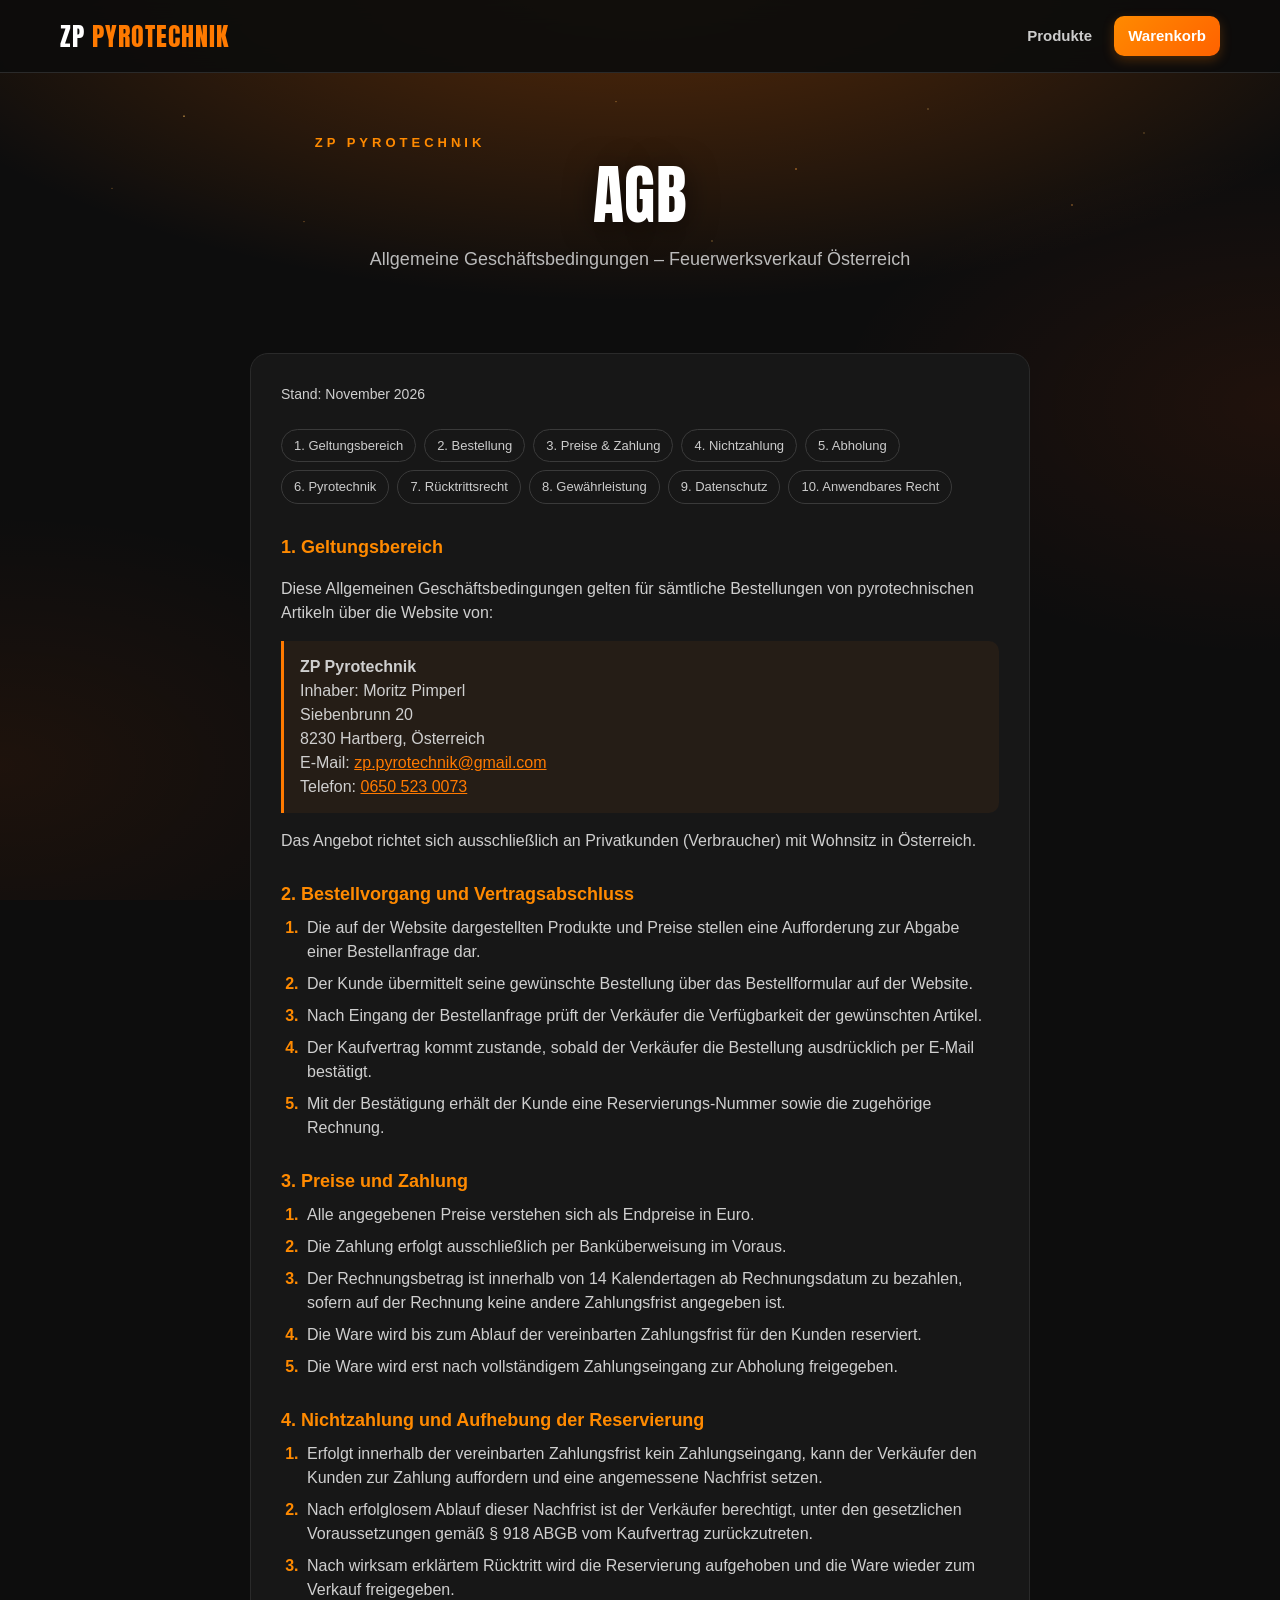
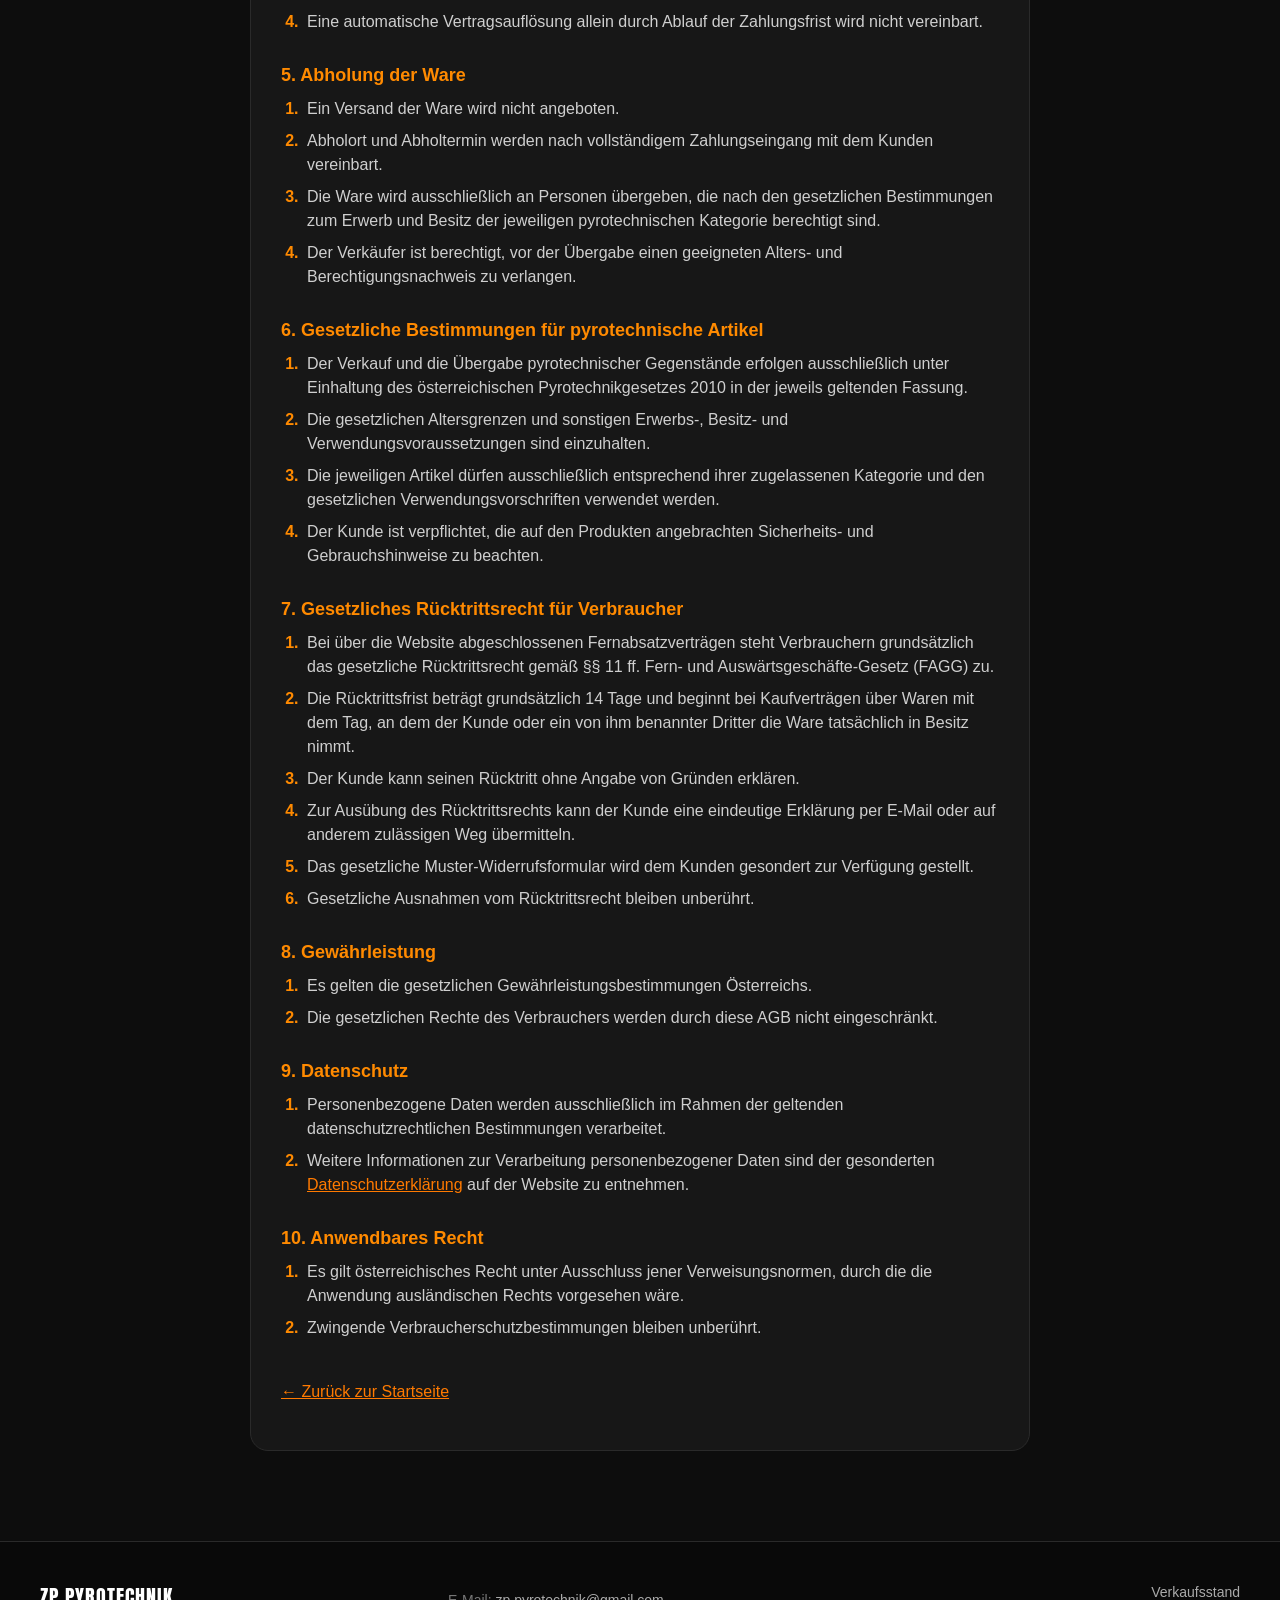
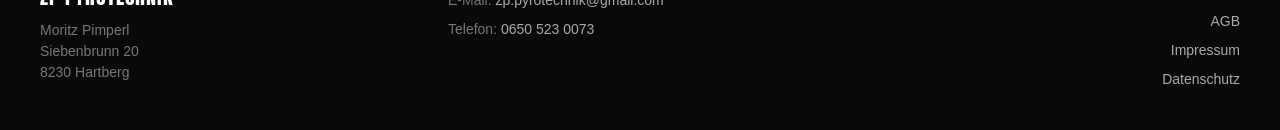
==== commit 0cc02871: "Add files via upload" ====
--- a/agb.html
+++ b/agb.html
@@ -174,7 +174,7 @@
             ausdrücklich per E-Mail bestätigt.
           </li>
           <li>
-            Mit der Bestätigung erhält der Kunde eine Bestellnummer sowie die
+            Mit der Bestätigung erhält der Kunde eine Reservierungs-Nummer sowie die
             zugehörige Rechnung.
           </li>
         </ol>
@@ -228,12 +228,7 @@
         <h3 id="abholung">5. Abholung der Ware</h3>
 
         <ol>
-          <li>
-            Die Übergabe der bestellten Artikel erfolgt ausschließlich durch
-            persönliche Abholung am bekannt gegebenen
-            <a href="verkauf.html">Verkaufsstand</a>.
-          </li>
-          <li>Ein Versand oder eine Zustellung der Ware wird nicht angeboten.</li>
+          <li>Ein Versand der Ware wird nicht angeboten.</li>
           <li>
             Abholort und Abholtermin werden nach vollständigem Zahlungseingang mit
             dem Kunden vereinbart.
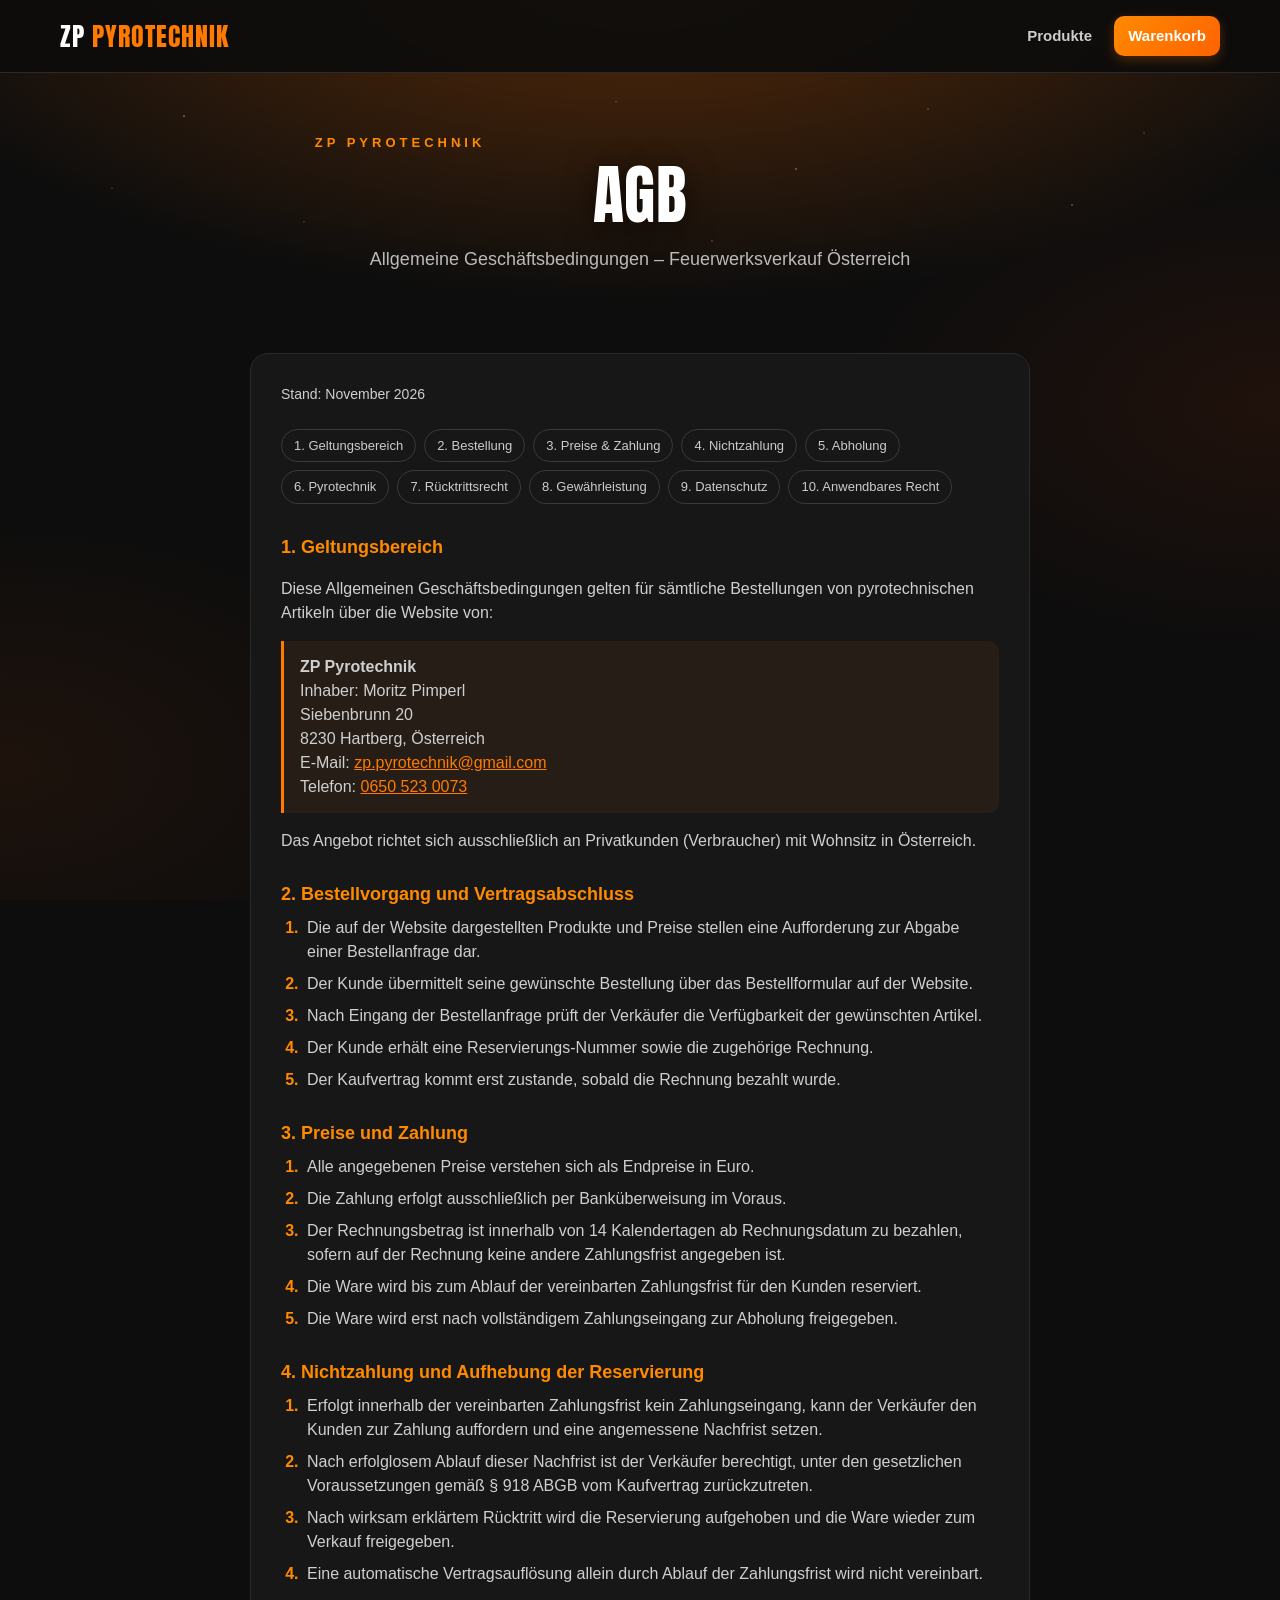
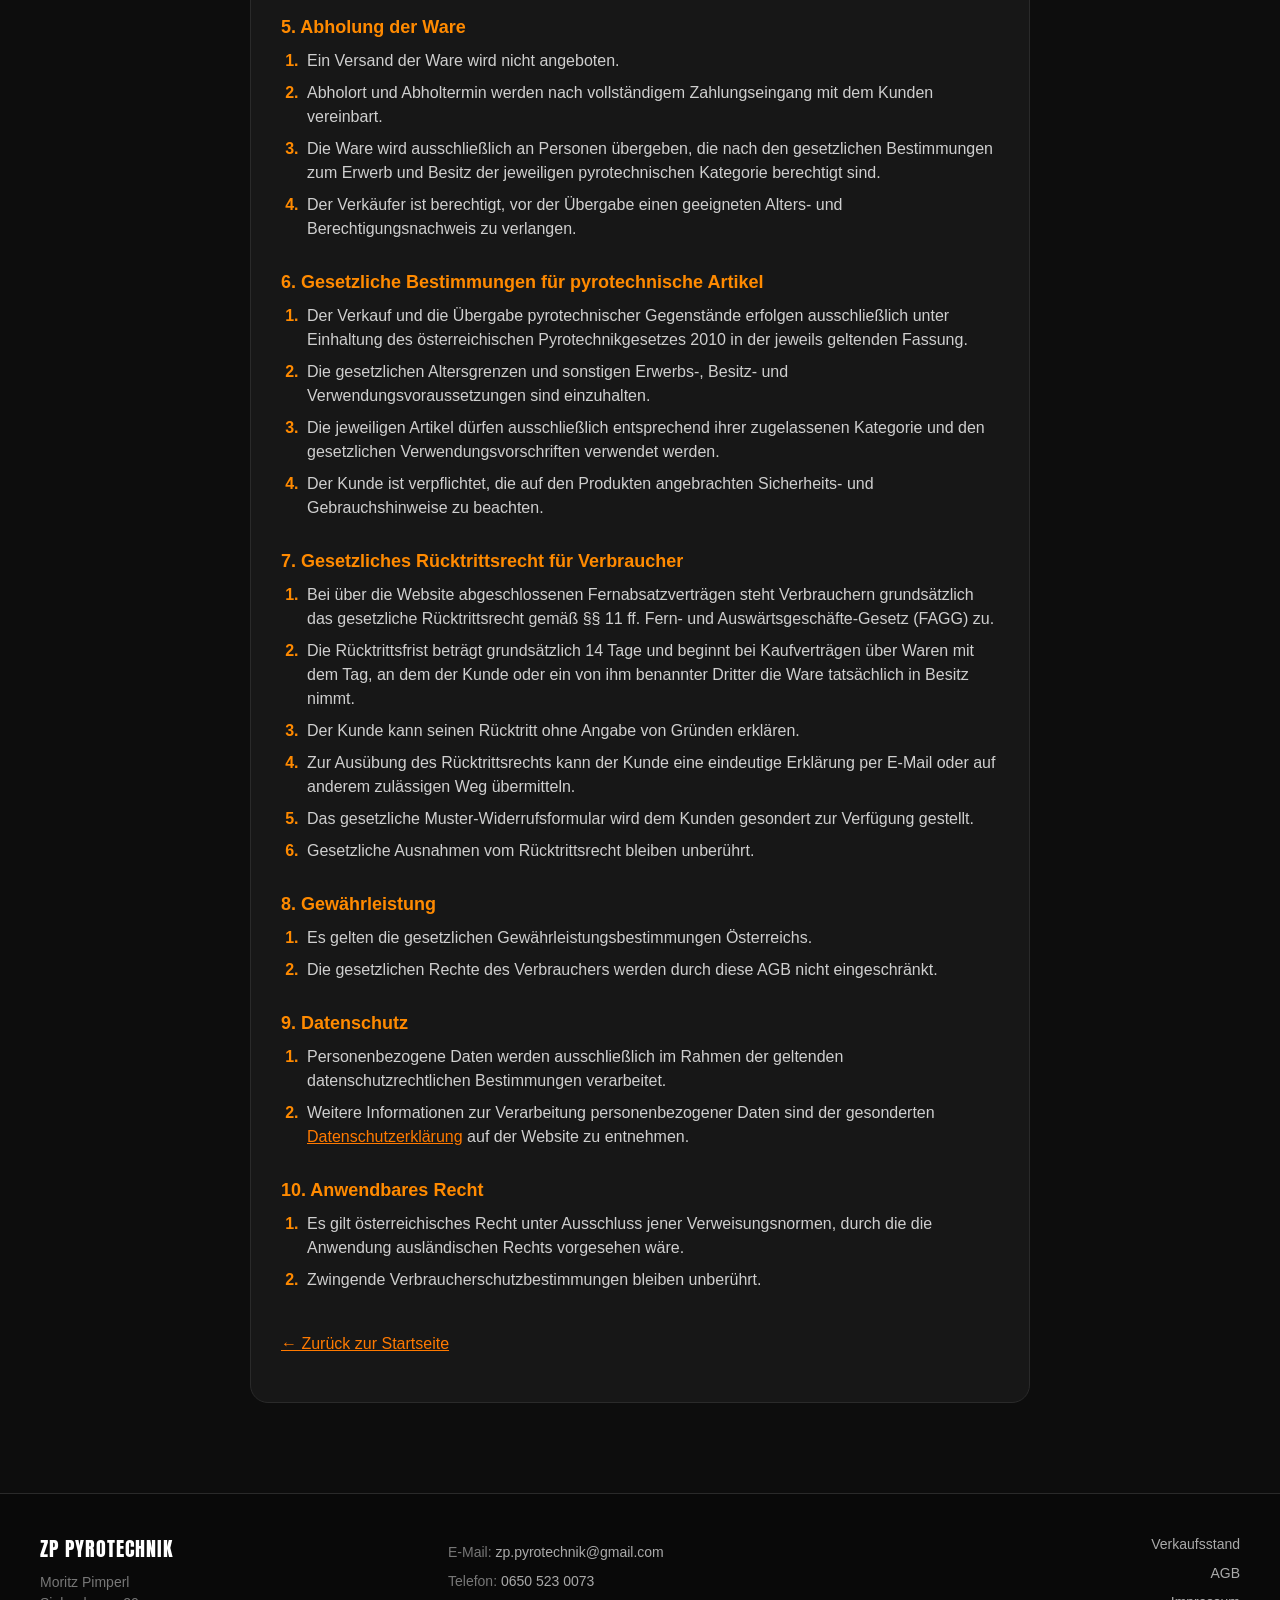
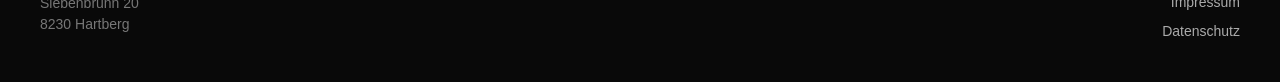
==== commit 8b9b1af2: "Update agb.html" ====
--- a/agb.html
+++ b/agb.html
@@ -170,12 +170,10 @@
             der gewünschten Artikel.
           </li>
           <li>
-            Der Kaufvertrag kommt zustande, sobald der Verkäufer die Bestellung
-            ausdrücklich per E-Mail bestätigt.
-          </li>
-          <li>
-            Mit der Bestätigung erhält der Kunde eine Reservierungs-Nummer sowie die
-            zugehörige Rechnung.
+            Der Kunde erhält eine Reservierungs-Nummer sowie die zugehörige Rechnung.
+          </li>
+          <li>
+            Der Kaufvertrag kommt erst zustande, sobald die Rechnung bezahlt wurde.
           </li>
         </ol>
 
